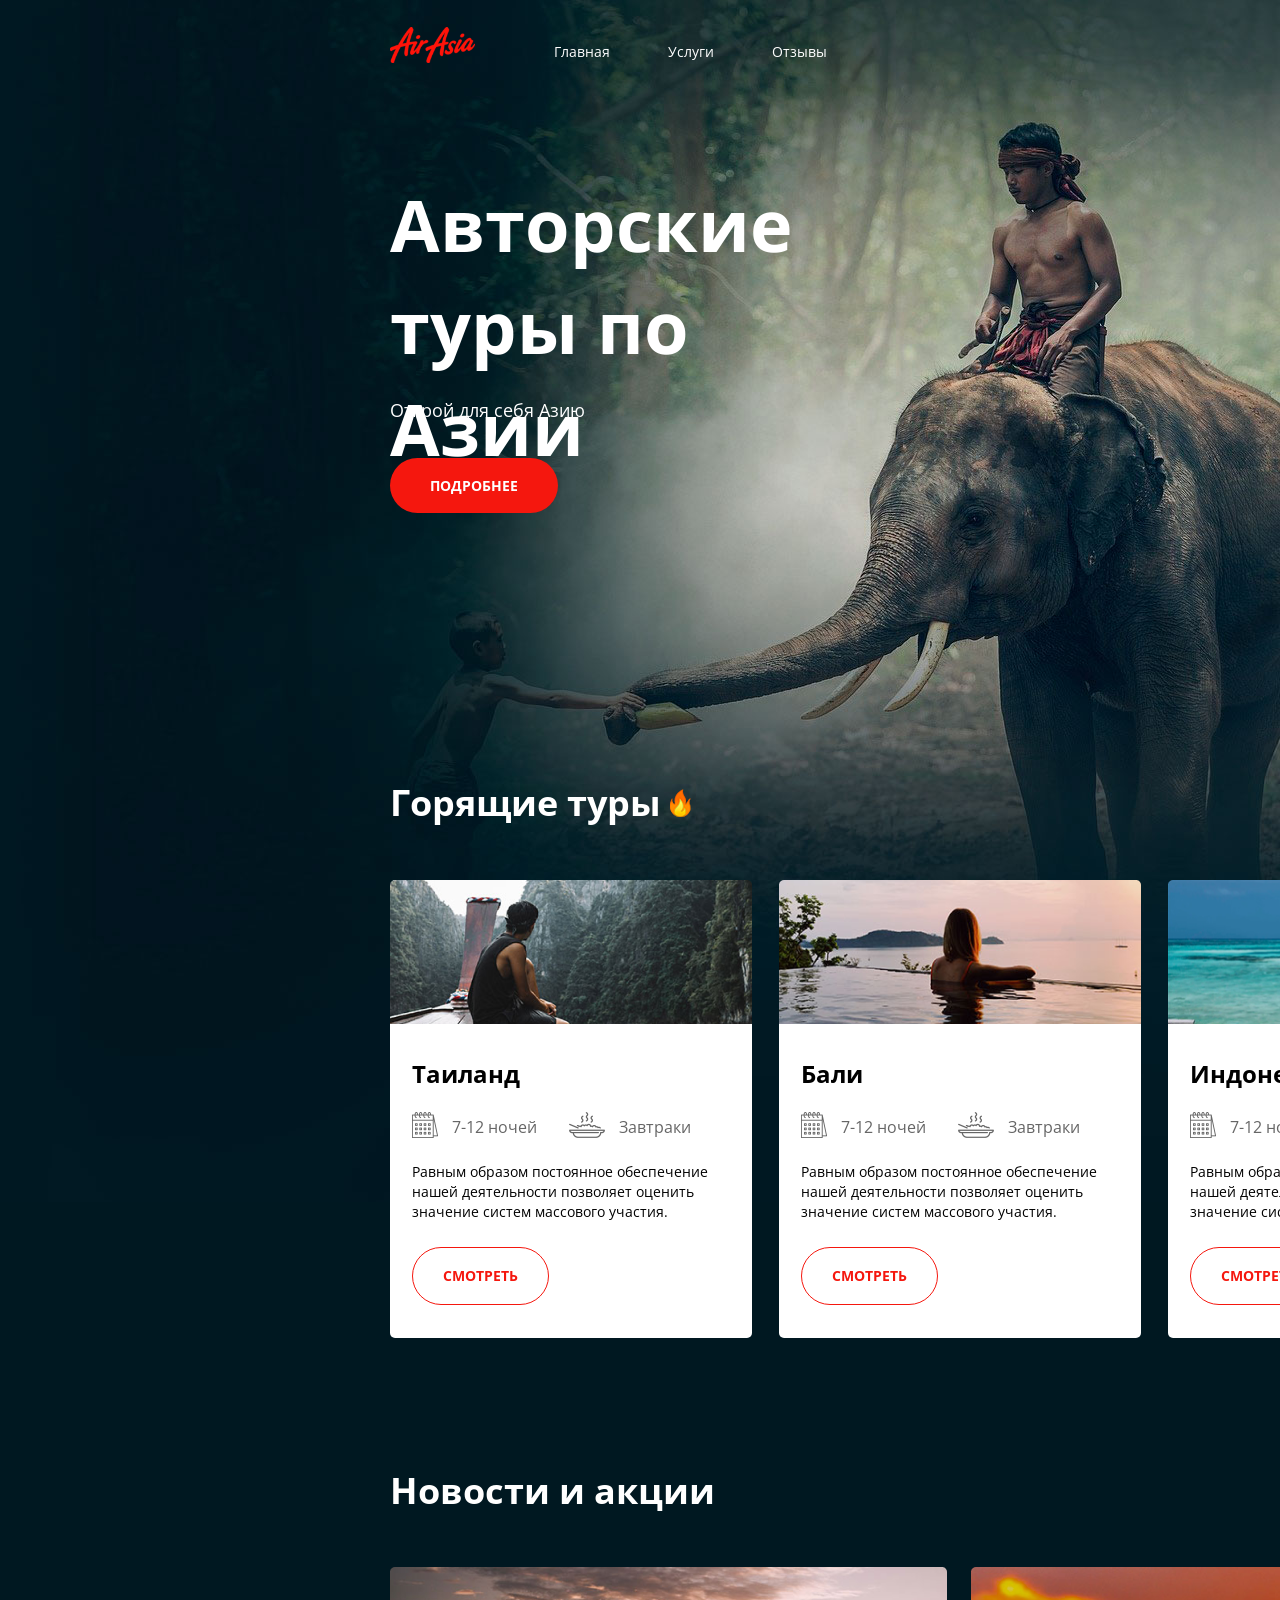
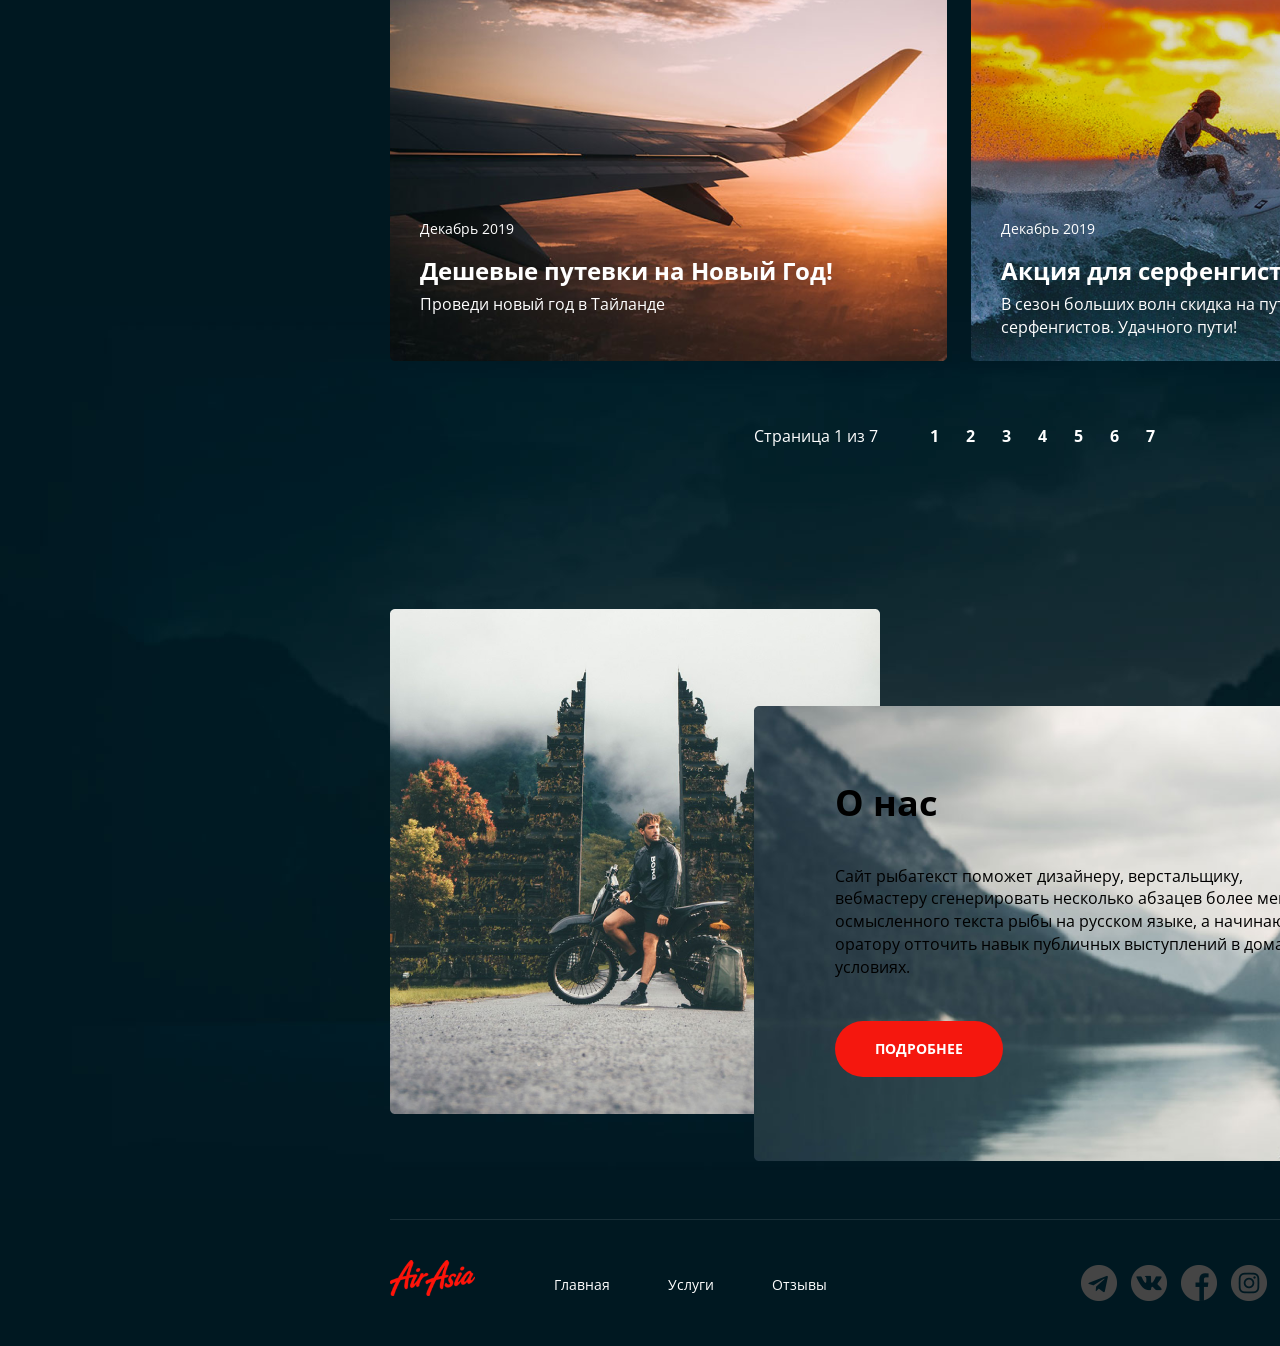
==== newproject/index.html @ 2b224abd "new new" ====
<!DOCTYPE html>
<html lang="en">

<head>
    <meta charset="UTF-8">
    <meta http-equiv="X-UA-Compatible" content="IE=edge">
    <meta name="viewport" content="width=1161, initial-scale=1.0">
    <link rel="preconnect" href="https://fonts.gstatic.com">
    <link href="https://fonts.googleapis.com/css2?family=Open+Sans:wght@400;700&display=swap" rel="stylesheet">
    <link rel="stylesheet" href="./css/main.css">
    <title>Document</title>
</head>

<body>
    <div class="wrapper">
        <div class="wrapper__content">
            <header class="header">
                <img src="./img/headerbackground.png" alt="" class="header__background">
                <div class="container header__container">
                    <a href="#abo" class="logo">
                        <img src="./img/logo.svg" alt="logotype" class="logo__img">
                    </a>
                    <nav class="menu">
                        <ul class="menu__list">
                            <li class="menu__item"><a href="#" class="menu__link">Главная</a></li>
                            <li class="menu__item"><a href="#" class="menu__link">Услуги</a></li>
                            <li class="menu__item"><a href="#" class="menu__link">Отзывы</a></li>
                        </ul>
                    </nav>
                    <adress class="contacts">
                        <a href="tel:+78007003030" class="contacts__phone">8 800 700 30 30</a>
                        <div class="contacts__dropdown">График работы</div>
                    </adress>
                </div>
            </header>
            <main class="main-content">
                <section class="welcome">
                    <div class="container">
                        <h1 class="welcome__title">Авторские туры по Азии</h1>
                        <div class="welcome__subtitle">Открой для себя Азию</div>
                        <a href="" class="button">Подробнее</a>
                    </div>
                </section>
                <section class="offers">
                    <div class="container">
                        <h3 class="title title--icon">Горящие туры</h3>
                        <ul class="offers__list">
                            <li class="offers__item">
                                <img src="./img/river.png" alt="Thailand" class="offers__item-img">
                                <div class="offers__item-content">
                                    <h4 class="offers__item-title">Таиланд</h4>
                                    <div class="offers__item-periods">
                                        <div class="offers__item-period">
                                            <img src="./img/calendar.svg" alt="calendar"
                                                class="offers__item-period-icon">
                                            <div class="offers__item-period-text">7-12 ночей</div>
                                        </div>
                                        <div class="offers__item-period">
                                            <img src="./img/meal.svg" alt="food" class="offers__item-period-icon">
                                            <div class="offers__item-period-text">Завтраки</div>
                                        </div>
                                    </div>
                                    <p class="offers__item-description">Равным образом постоянное обеспечение нашей
                                        деятельности позволяет оценить значение систем массового участия.
                                    </p>
                                    <a href="#" class="button button--color">Смотреть</a>
                                </div>
                            </li>
                            <li class="offers__item">
                                <img src="./img/pool.png" alt="Bali" class="offers__item-img">
                                <div class="offers__item-content">
                                    <h4 class="offers__item-title">Бали</h4>
                                    <div class="offers__item-periods">
                                        <div class="offers__item-period">
                                            <img src="./img/calendar.svg" alt="calendar"
                                                class="offers__item-period-icon">
                                            <div class="offers__item-period-text">7-12 ночей</div>
                                        </div>
                                        <div class="offers__item-period">
                                            <img src="./img/meal.svg" alt="food" class="offers__item-period-icon">
                                            <div class="offers__item-period-text">Завтраки</div>
                                        </div>
                                    </div>
                                    <p class="offers__item-description">Равным образом постоянное обеспечение нашей
                                        деятельности позволяет оценить значение систем массового участия.
                                    </p>
                                    <a href="#" class="button button--color">Смотреть</a>
                                </div>
                            </li>
                            <li class="offers__item">
                                <img src="./img/ocean.png" alt="Indonesia" class="offers__item-img">
                                <div class="offers__item-content">
                                    <h4 class="offers__item-title">Индонезия</h4>
                                    <div class="offers__item-periods">
                                        <div class="offers__item-period">
                                            <img src="./img/calendar.svg" alt="calendar"
                                                class="offers__item-period-icon">
                                            <div class="offers__item-period-text">7-12 ночей</div>
                                        </div>
                                        <div class="offers__item-period">
                                            <img src="./img/meal.svg" alt="food" class="offers__item-period-icon">
                                            <div class="offers__item-period-text">Завтраки</div>
                                        </div>
                                    </div>
                                    <p class="offers__item-description">Равным образом постоянное обеспечение нашей
                                        деятельности позволяет оценить значение систем массового участия.
                                    </p>
                                    <a href="#" class="button button--color">Смотреть</a>
                                </div>
                            </li>
                        </ul>
                    </div>
                </section>
                <section class="news">
                    <div class="container">
                        <h3 class="title">Новости и акции</h3>
                        <ul class="news__list">
                            <li class="news__item">
                                <img src="./img/plain.png" alt="Plain" class="news__item-img">
                                <div class="news__content">
                                    <div class="news__date">Декабрь 2019</div>
                                    <h3 class="news__title">Дешевые путевки на Новый Год!</h3>
                                    <div class="news__subtitle">Проведи новый год в Тайланде</div>
                                </div>
                            </li>
                            <li class="news__item">
                                <img src="./img/Surfer.png" alt="Surfer" class="news__item-img">
                                <div class="news__content">
                                    <div class="news__date">Декабрь 2019</div>
                                    <h3 class="news__title">Акция для серфенгистов!</h3>
                                    <p class="news__subtitle">В сезон больших волн скидка на путевку в Тайланд на
                                        острове серфенгистов. Удачного пути!
                                    </p>
                                </div>
                            </li>
                        </ul>
                        <div class="pagination">
                            <div class="pagination__page">
                                Страница <span class="pagination__page-index"> 1</span> из<span
                                    class="pagination__page-end"> 7</span>
                            </div>
                            <ul class="pagination__list">
                                <li class="pagination__item"><span class="pagination__button">1</span></li>
                                <li class="pagination__item"><span class="pagination__button">2</span></li>
                                <li class="pagination__item"><span class="pagination__button">3</span></li>
                                <li class="pagination__item"><span class="pagination__button">4</span></li>
                                <li class="pagination__item"><span class="pagination__button">5</span></li>
                                <li class="pagination__item"><span class="pagination__button">6</span></li>
                                <li class="pagination__item"><span class="pagination__button">7</span></li>
                            </ul>
                        </div>
                    </div>
                </section>
                <div class="about">
                    <img src="./img/aboutbackgrount.png" alt="" class="about__background">
                    <div class="container">
                        <img src="./img/gates.png" alt="aboutimg" class="about__img">
                        <div class="about__content">
                            <h3 class="title title--color">О нас</h3>
                            <p class="about__subtitle">Сайт рыбатекст поможет дизайнеру, верстальщику, вебмастеру
                                сгенерировать несколько абзацев более менее осмысленного текста рыбы на русском языке, а
                                начинающему оратору отточить навык публичных выступлений в домашних условиях.
                            </p>
                            <a href="#" class="button">Подробнее</a>
                        </div>
                    </div>
                </div>
            </main>
        </div>
        <footer class="footer">
            <div class="container footer__container">
                <a href="#" class="logo">
                    <img src="./img/logo.svg" alt="logotype" class="logo__img">
                </a>
                <nav class="menu">
                    <ul class="menu__list">
                        <li class="menu__item"><a href="#" class="menu__link">Главная</a></li>
                        <li class="menu__item"><a href="#" class="menu__link">Услуги</a></li>
                        <li class="menu__item"><a href="#" class="menu__link">Отзывы</a></li>
                    </ul>
                </nav>
                <div class="footer__social">
                    <ul class="social__list">
                        <li class="social__item">
                            <a href="#" class="social__item-link"><img src="./img/telegram.svg" alt="telegram"
                                    class="social__item-icon"></a>
                        </li>
                        <li class="social__item">
                            <a href="#" class="social__item-link"><img src="./img/vk.svg" alt="vk"
                                    class="social__item-icon"></a>
                        </li>
                        <li class="social__item">
                            <a href="#" class="social__item-link"><img src="./img/f.svg" alt="facebook"
                                    class="social__item-icon"></a>
                        </li>
                        <li class="social__item">
                            <a href="#" class="social__item-link"><img src="./img/in.svg" alt="instagram"
                                    class="social__item-icon"></a>
                        </li>
                    </ul>
                </div>
                <adress class="contacts">
                    <div class="contacts__info">Бесплатный звонок по России</div>
                    <a href="tel:+78007003030" class="contacts__phone">8 800 700 30 30</a>
                </adress>
        </footer>
    </div>
</body>

</html>
---- newproject/css/main.css ----
body {
    font-family: "Open Sans", Helvetica, sans-serif;
    font-size: 16px;
    line-height: 1.42;
    color: #fff;
    background: #001821;
    margin: 0 auto;
    width: 1920px;
}

a {
    color: inherit;
    text-decoration: none;
}

nav {
    font-size: 14px;
}

* {
    box-sizing: border-box;
}

/* Хедер */

.header {
    position: relative;
}

.header__background {
    position: absolute;
    z-index: -5;
}

.container {
    width: 1141px;
    margin: auto;
}

.header__container {
    padding-top: 27px;
    min-height: 123px;
}

.logo {
    display: inline-block;
    float: left;
    margin-right: 79px;
}

.menu {
    display: inline-block;
    margin-top: 15px;
}

.menu__list {
    padding-left: 0px;
    margin: 0px;
}

.menu__item {
    display: inline-block;
    margin-right: 54px;
}

.menu__item:last-child {
    margin-right: 0px;
}

.menu__item:hover {
    color: #DA0100;
}

.contacts {
    display: inline-block;
    float: right;
}

.contacts__phone {
    font-size: 26px;
}

.contacts__dropdown {
    text-decoration: underline;
    font-size: 13px;
    margin-left: 92px;
    margin-right: 2px;
    margin-top: -7px;
}

/* Секция welcome */

.welcome {
    padding-top: 50px;
}

.welcome__title {
    margin: 0px;
    font-weight: bold;
    font-size: 72px;
    width: 511px;
    height: 197px;
}

.welcome__subtitle {
    margin-top: 28px;
    font-size: 18px;
    margin-bottom: 34px;
}

.button {
    display: inline-block;
    font-weight: bold;
    font-size: 14px;
    color: inherit;
    background: #F5170E;
    border-radius: 35px;
    padding: 18px 40px;
    text-transform: uppercase;
}

/* Секция offers */

.offers {
    margin-top: 264px;
}

.title {
    font-weight: bold;
    font-size: 36px;
    margin: 0px;
}

.title--icon {
    background-image: url(../img/flame.svg);
    background-repeat: no-repeat;
    background-position: 280px;
}

.offers__list {
    padding: 0px;
    margin: 0px;
}

.offers__item {
    display: inline-block;
    max-width: 362px;
    margin-right: 23px;
    margin-top: 51px;
}

.offers__item:nth-child(3n) {
    margin-right: 0px;
}

.offers__item-content {
    background-color: #fff;
    color: black;
    margin-top: -5px;
    padding: 33px 22px;
    border-radius: 0px 0px 5px 5px;
}

.offers__item-title {
    margin: 0px;
    font-size: 24px;
    font-weight: bold;
}

.offers__item-periods {
    padding-top: 21px;
}

.offers__item-period {
    display: inline-block;
    margin-right: 28px;
}

.offers__item-period-icon {
    display: inline-block;
    vertical-align: bottom;
}

.offers__item-period-text {
    display: inline-block;
    color: #666666;
    padding-left: 10px;
}

.offers__item-description {
    font-size: 14px;
    margin: 0px;
    padding-top: 24px;
}

.button--color {
    background: #fff;
    border: 1px solid #F5170E;
    color: #F5170E;
    padding: 18px 30px;
    margin-top: 25px;
}

.button--color:hover {
    background: #F5170E;
    color: #fff;
}

/* Секция news */

.news {
    margin-top: 127px;
}

.news__list {
    display: inline-block;
    padding-left: 0px;
    margin: 0px;
}

.news__item {
    display: inline-block;
    width: 557px;
    vertical-align: top;
    position: relative;
    margin-top: 51px;
    margin-right: 20px;
}

.news__item:last-child {
    margin-right: 0px;
}

.news__item-img {
    display: inline-block;
}

.news__content {
    position: absolute;
    top: 252px;
    left: 30px;
}

.news__date {
    font-size: 14px;
    margin-bottom: 15px;
}

.news__title {
    margin-bottom: 5px;
    margin-top: 0px;
    font-size: 24px;
    font-weight: bold;
}

.news__subtitle {
    margin: 0px;
}

.pagination {
    text-align: center;
    margin-top: 58px;
}

.pagination__page {
    display: inline-block;
}

.pagination__list {
    display: inline-block;
    margin: 0px;
    padding-left: 0px;
    margin-left: 36px;
}

.pagination__item {
    display: inline-block;
    font-weight: bold;
    width: 32px;
    height: 32px;
    cursor: pointer;
}

.pagination__button:hover {
    color: #F5170E;
    background-color: #fff;
    padding: 5px 11px;
    border-radius: 50px;
}

/* Секция about */

.about {
    position: relative;
    margin-top: 152px;
}

.about__background {
    position: absolute;
    z-index: -5;
    bottom: -80px;
}

.about__content {
    background: url(../img/mountains.png);
    max-width: 785px;
    height: 455px;
    position: absolute;
    top: 97px;
    right: 381px;
    padding-left: 81px;
    padding-top: 71px;
    padding-right: 202px;
}

.title--color {
    color: black;
}

.about__subtitle {
    color: black;
    margin-top: 37px;
    margin-bottom: 43px;
}

/* footer */

.footer {
    margin-top: 100px;
}

.footer__container {
    padding-top: 40px;
    min-height: 127px;
    border-top: solid 1px rgba(255, 255, 255, .1);
}

.footer__social {
    display: inline-block;
    margin-left: 250px;
}

.social__list {
    padding: 0px;
    margin: 0px;
}

.social__item {
    display: inline-block;
    vertical-align: middle;
    margin-right: 10px;
}

.social__item:last-child {
    margin-right: 0px;
}

.contacts__info {
    font-size: 11px;
    margin-left: 28px;
    color: #9A9A9A;
}
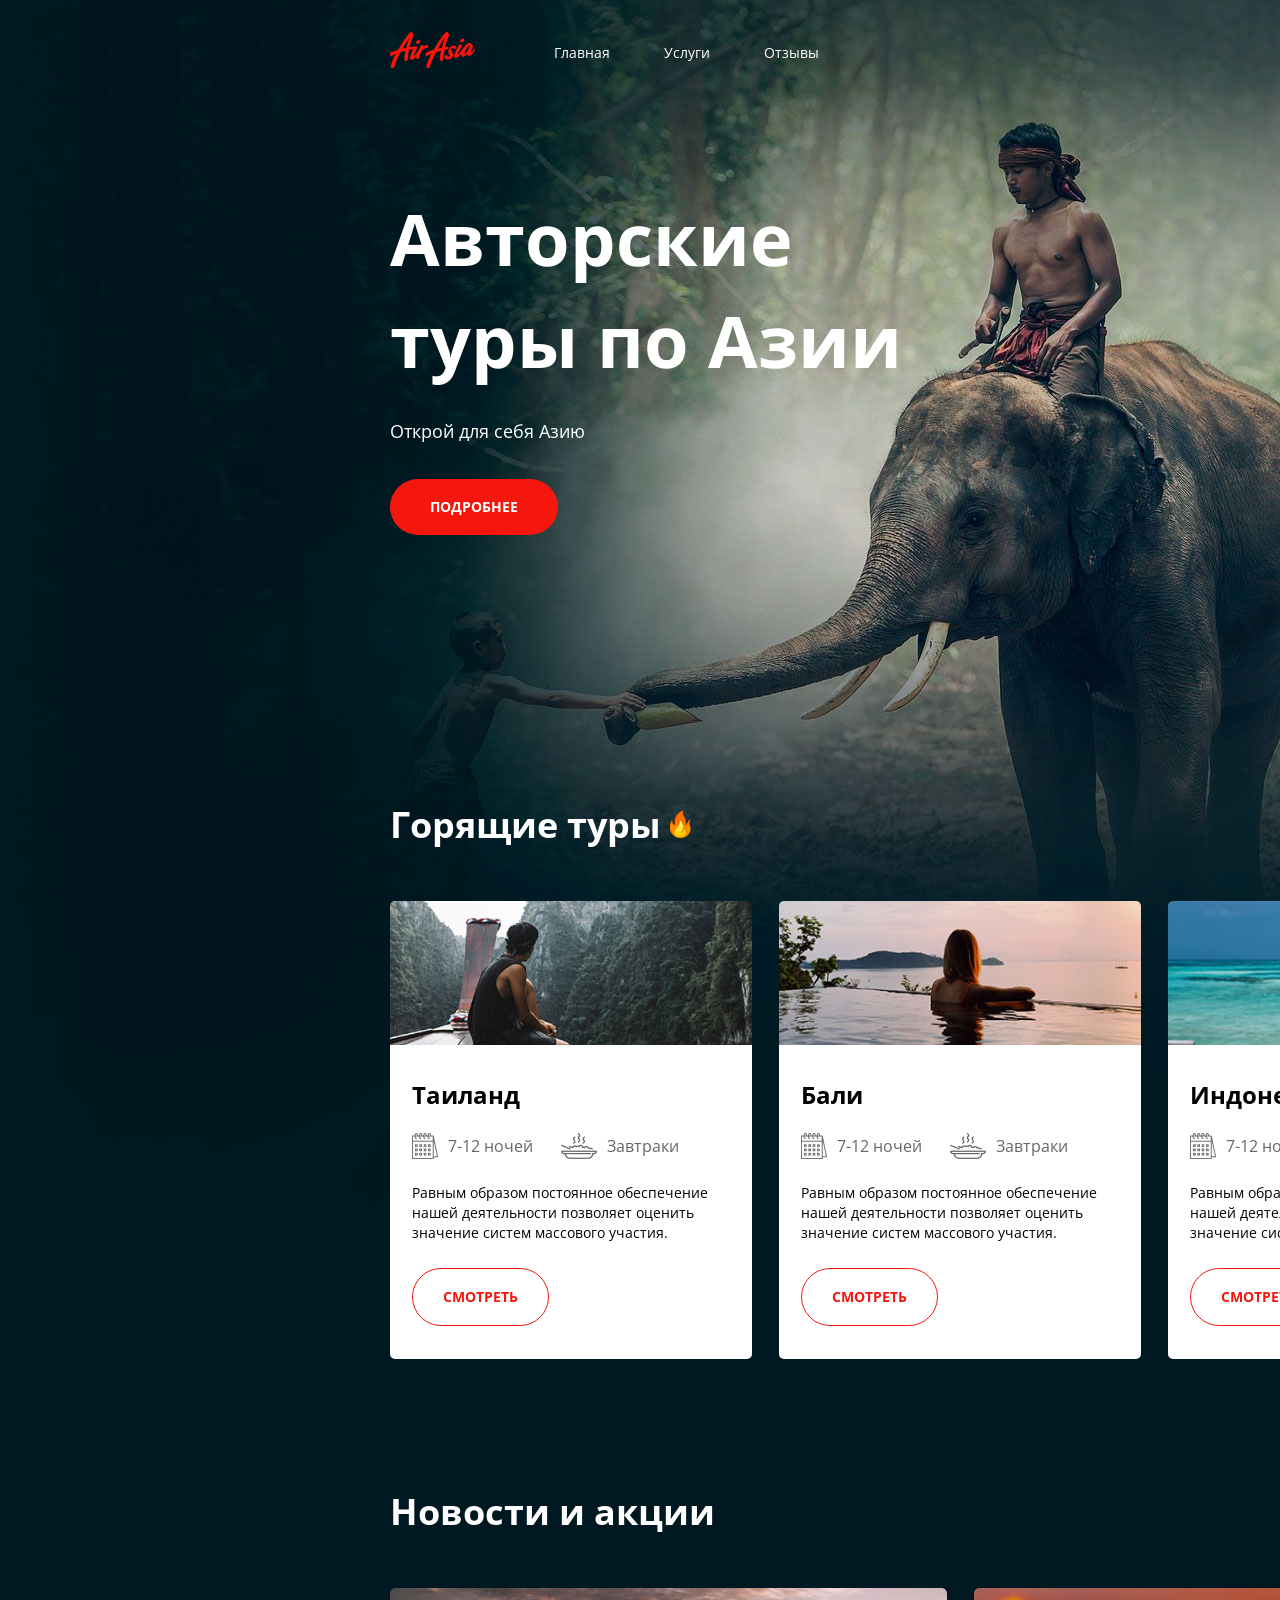
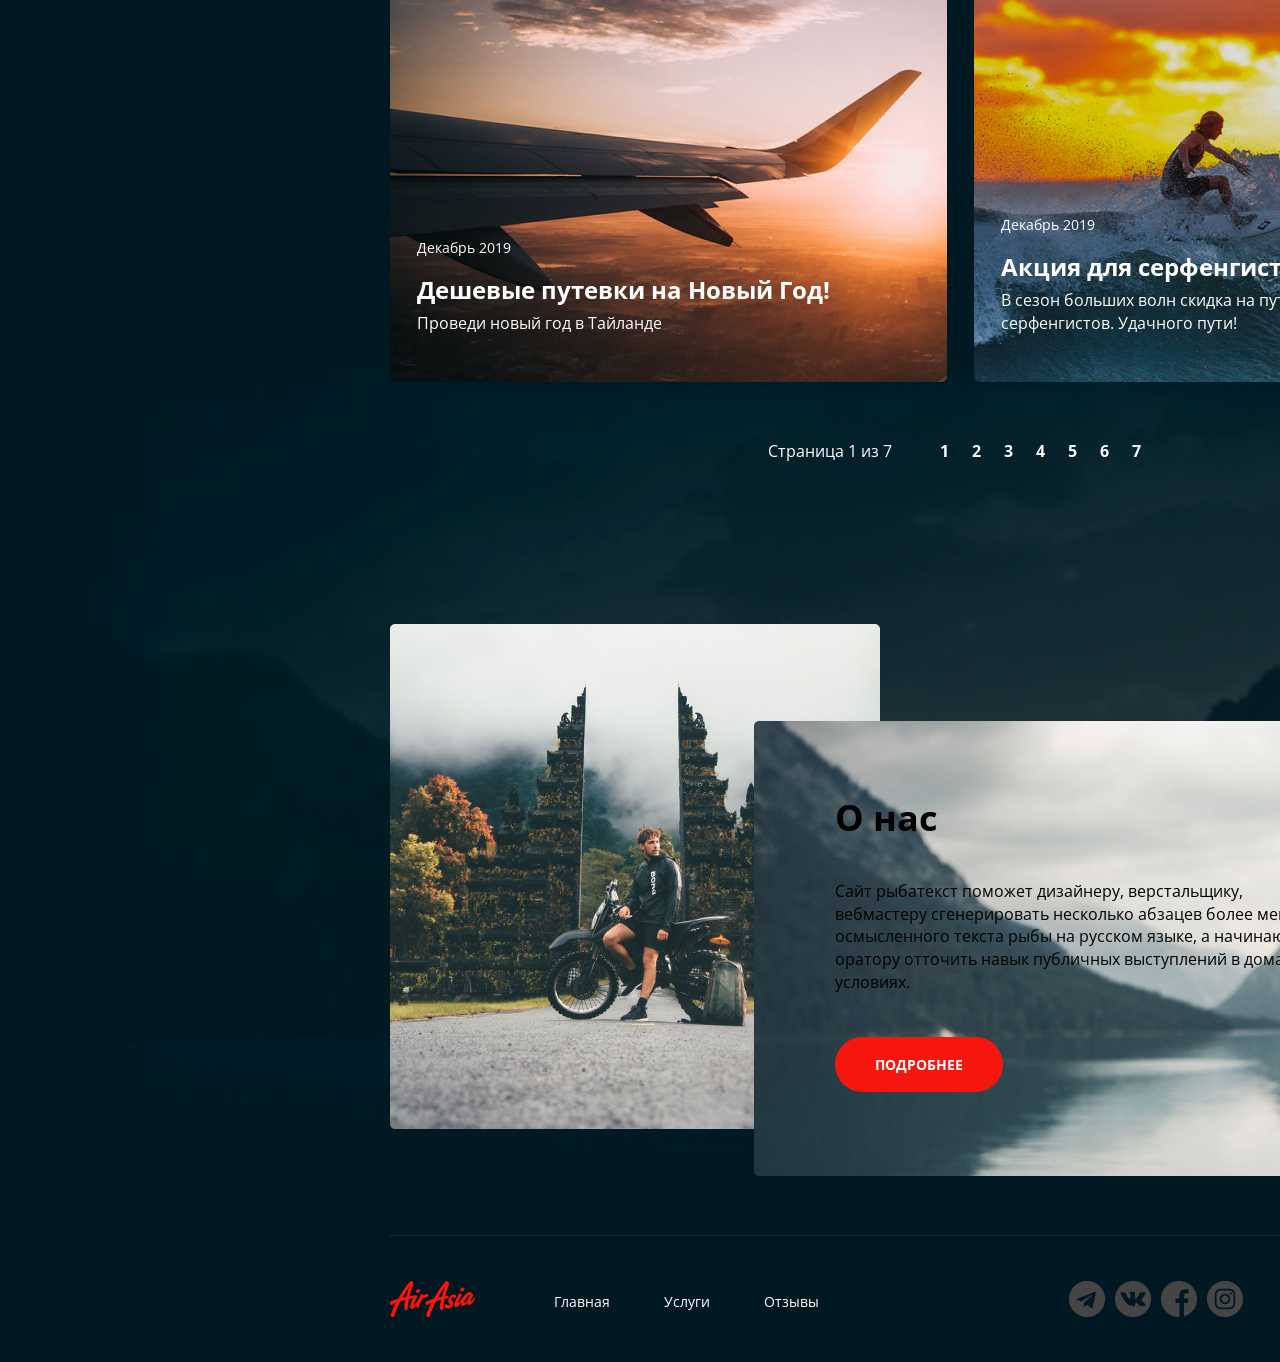
==== commit 7e0220cb: "Add files via upload" ====
--- a/newproject/index.html
+++ b/newproject/index.html
@@ -4,11 +4,11 @@
 <head>
     <meta charset="UTF-8">
     <meta http-equiv="X-UA-Compatible" content="IE=edge">
-    <meta name="viewport" content="width=1161, initial-scale=1.0">
+    <meta name="viewport" content="width=device-width, initial-scale=1.0">
     <link rel="preconnect" href="https://fonts.gstatic.com">
     <link href="https://fonts.googleapis.com/css2?family=Open+Sans:wght@400;700&display=swap" rel="stylesheet">
     <link rel="stylesheet" href="./css/main.css">
-    <title>Document</title>
+    <title>Main</title>
 </head>
 
 <body>
@@ -17,20 +17,22 @@
             <header class="header">
                 <img src="./img/headerbackground.png" alt="" class="header__background">
                 <div class="container header__container">
-                    <a href="#abo" class="logo">
-                        <img src="./img/logo.svg" alt="logotype" class="logo__img">
-                    </a>
-                    <nav class="menu">
-                        <ul class="menu__list">
-                            <li class="menu__item"><a href="#" class="menu__link">Главная</a></li>
-                            <li class="menu__item"><a href="#" class="menu__link">Услуги</a></li>
-                            <li class="menu__item"><a href="#" class="menu__link">Отзывы</a></li>
-                        </ul>
-                    </nav>
-                    <adress class="contacts">
-                        <a href="tel:+78007003030" class="contacts__phone">8 800 700 30 30</a>
-                        <div class="contacts__dropdown">График работы</div>
-                    </adress>
+                    <div class="header__position">
+                        <a href="#abo" class="logo">
+                            <img src="./img/logo.svg" alt="logotype" class="logo__img">
+                        </a>
+                        <nav class="menu">
+                            <ul class="menu__list">
+                                <li class="menu__item"><a href="#" class="menu__link">Главная</a></li>
+                                <li class="menu__item"><a href="./services.html" class="menu__link">Услуги</a></li>
+                                <li class="menu__item"><a href="#" class="menu__link">Отзывы</a></li>
+                            </ul>
+                        </nav>
+                        <adress class="contacts">
+                            <a href="tel:+78007003030" class="contacts__phone">8 800 700 30 30</a>
+                            <div class="contacts__dropdown">График работы</div>
+                        </adress>
+                    </div>
                 </div>
             </header>
             <main class="main-content">
@@ -63,7 +65,9 @@
                                     <p class="offers__item-description">Равным образом постоянное обеспечение нашей
                                         деятельности позволяет оценить значение систем массового участия.
                                     </p>
-                                    <a href="#" class="button button--color">Смотреть</a>
+                                    <div class="offers__button-wrapper">
+                                        <a href="#" class="button button--color">Смотреть</a>
+                                    </div>
                                 </div>
                             </li>
                             <li class="offers__item">
@@ -84,7 +88,9 @@
                                     <p class="offers__item-description">Равным образом постоянное обеспечение нашей
                                         деятельности позволяет оценить значение систем массового участия.
                                     </p>
-                                    <a href="#" class="button button--color">Смотреть</a>
+                                    <div class="offers__button-wrapper">
+                                        <a href="#" class="button button--color">Смотреть</a>
+                                    </div>
                                 </div>
                             </li>
                             <li class="offers__item">
@@ -105,7 +111,9 @@
                                     <p class="offers__item-description">Равным образом постоянное обеспечение нашей
                                         деятельности позволяет оценить значение систем массового участия.
                                     </p>
-                                    <a href="#" class="button button--color">Смотреть</a>
+                                    <div class="offers__button-wrapper">
+                                        <a href="#" class="button button--color">Смотреть</a>
+                                    </div>
                                 </div>
                             </li>
                         </ul>
@@ -137,7 +145,8 @@
                         <div class="pagination">
                             <div class="pagination__page">
                                 Страница <span class="pagination__page-index"> 1</span> из<span
-                                    class="pagination__page-end"> 7</span>
+                                    class="pagination__page-end">
+                                    7</span>
                             </div>
                             <ul class="pagination__list">
                                 <li class="pagination__item"><span class="pagination__button">1</span></li>
@@ -169,40 +178,42 @@
         </div>
         <footer class="footer">
             <div class="container footer__container">
-                <a href="#" class="logo">
-                    <img src="./img/logo.svg" alt="logotype" class="logo__img">
-                </a>
-                <nav class="menu">
-                    <ul class="menu__list">
-                        <li class="menu__item"><a href="#" class="menu__link">Главная</a></li>
-                        <li class="menu__item"><a href="#" class="menu__link">Услуги</a></li>
-                        <li class="menu__item"><a href="#" class="menu__link">Отзывы</a></li>
-                    </ul>
-                </nav>
-                <div class="footer__social">
-                    <ul class="social__list">
-                        <li class="social__item">
-                            <a href="#" class="social__item-link"><img src="./img/telegram.svg" alt="telegram"
-                                    class="social__item-icon"></a>
-                        </li>
-                        <li class="social__item">
-                            <a href="#" class="social__item-link"><img src="./img/vk.svg" alt="vk"
-                                    class="social__item-icon"></a>
-                        </li>
-                        <li class="social__item">
-                            <a href="#" class="social__item-link"><img src="./img/f.svg" alt="facebook"
-                                    class="social__item-icon"></a>
-                        </li>
-                        <li class="social__item">
-                            <a href="#" class="social__item-link"><img src="./img/in.svg" alt="instagram"
-                                    class="social__item-icon"></a>
-                        </li>
-                    </ul>
+                <div class="footer__position">
+                    <a href="#" class="logo">
+                        <img src="./img/logo.svg" alt="logotype" class="logo__img">
+                    </a>
+                    <nav class="menu">
+                        <ul class="menu__list">
+                            <li class="menu__item"><a href="#" class="menu__link">Главная</a></li>
+                            <li class="menu__item"><a href="./services.html" class="menu__link">Услуги</a></li>
+                            <li class="menu__item"><a href="#" class="menu__link">Отзывы</a></li>
+                        </ul>
+                    </nav>
+                    <div class="footer__social">
+                        <ul class="social__list">
+                            <li class="social__item">
+                                <a href="#" class="social__item-link"><img src="./img/telegram.svg" alt="telegram"
+                                        class="social__item-icon"></a>
+                            </li>
+                            <li class="social__item">
+                                <a href="#" class="social__item-link"><img src="./img/vk.svg" alt="vk"
+                                        class="social__item-icon"></a>
+                            </li>
+                            <li class="social__item">
+                                <a href="#" class="social__item-link"><img src="./img/f.svg" alt="facebook"
+                                        class="social__item-icon"></a>
+                            </li>
+                            <li class="social__item">
+                                <a href="#" class="social__item-link"><img src="./img/in.svg" alt="instagram"
+                                        class="social__item-icon"></a>
+                            </li>
+                        </ul>
+                    </div>
+                    <adress class="contacts">
+                        <div class="contacts__info">Бесплатный звонок по России</div>
+                        <a href="tel:+78007003030" class="contacts__phone">8 800 700 30 30</a>
+                    </adress>
                 </div>
-                <adress class="contacts">
-                    <div class="contacts__info">Бесплатный звонок по России</div>
-                    <a href="tel:+78007003030" class="contacts__phone">8 800 700 30 30</a>
-                </adress>
         </footer>
     </div>
 </body>
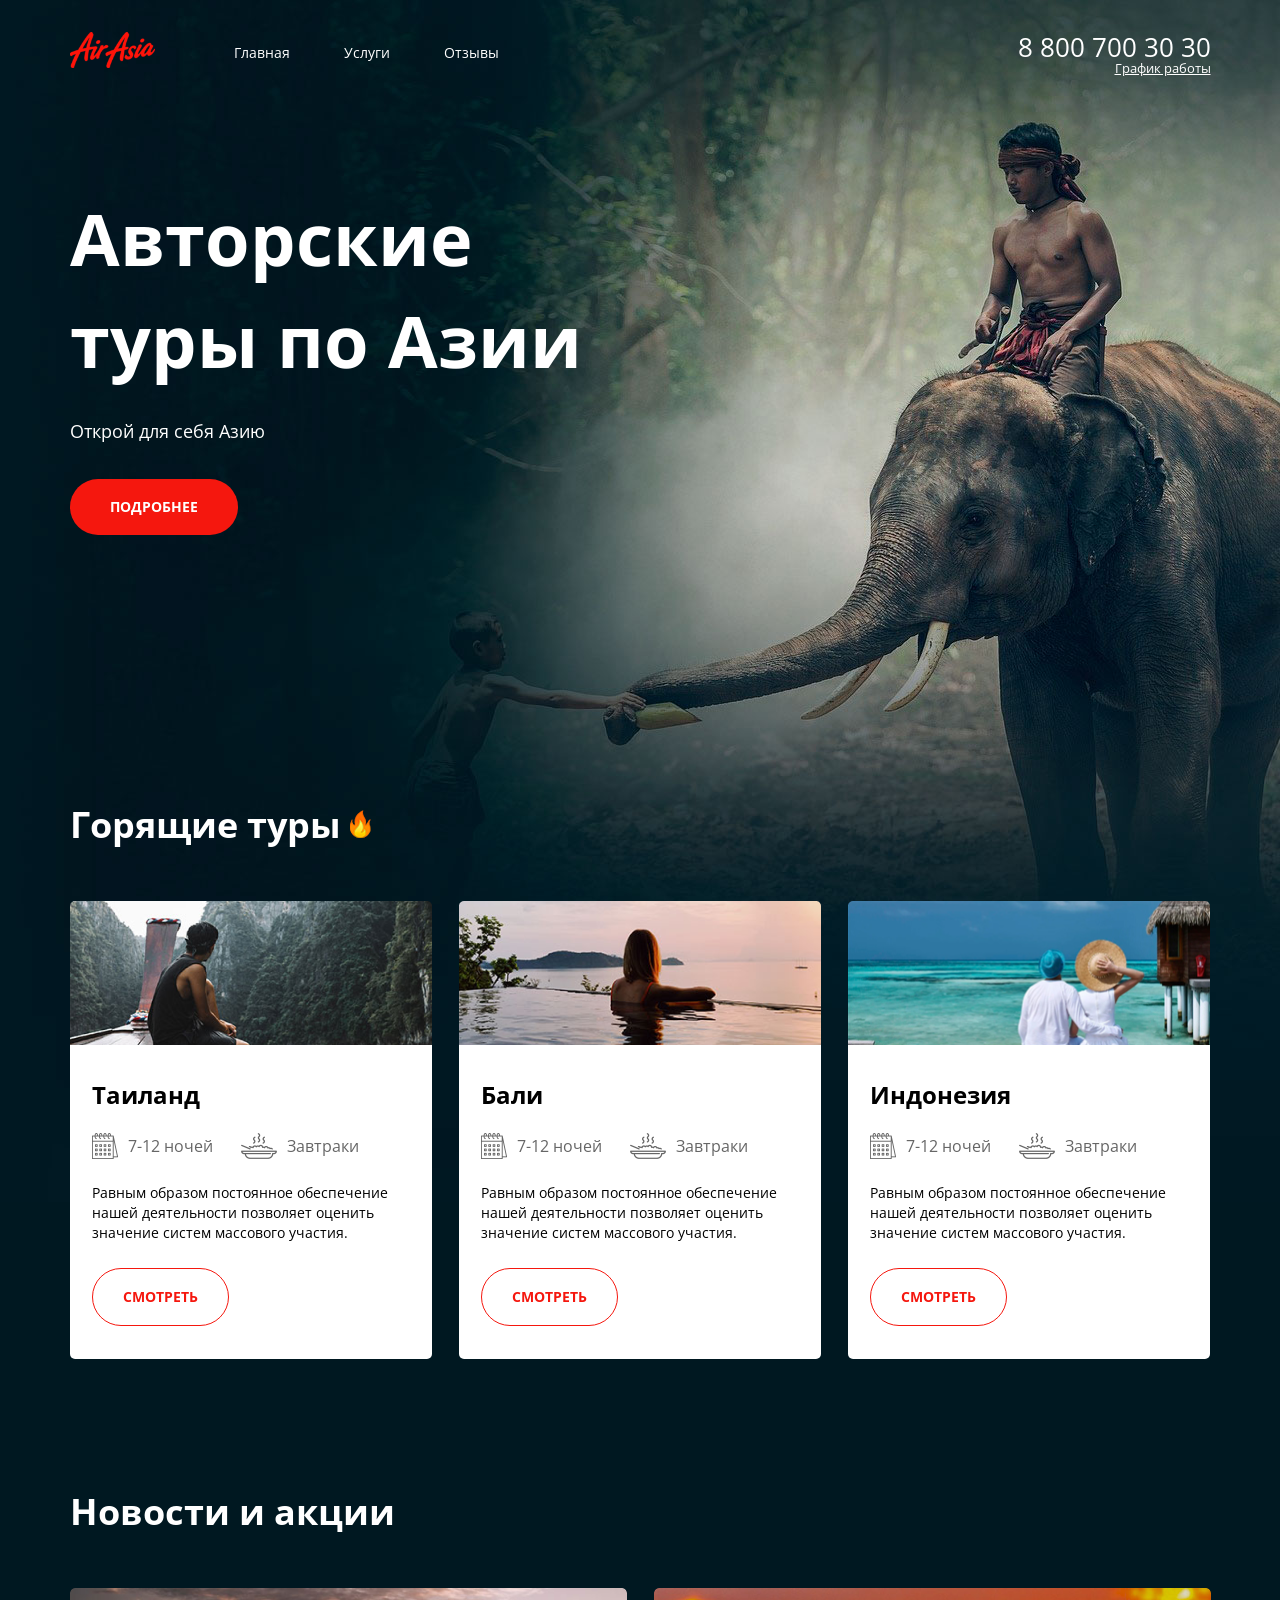
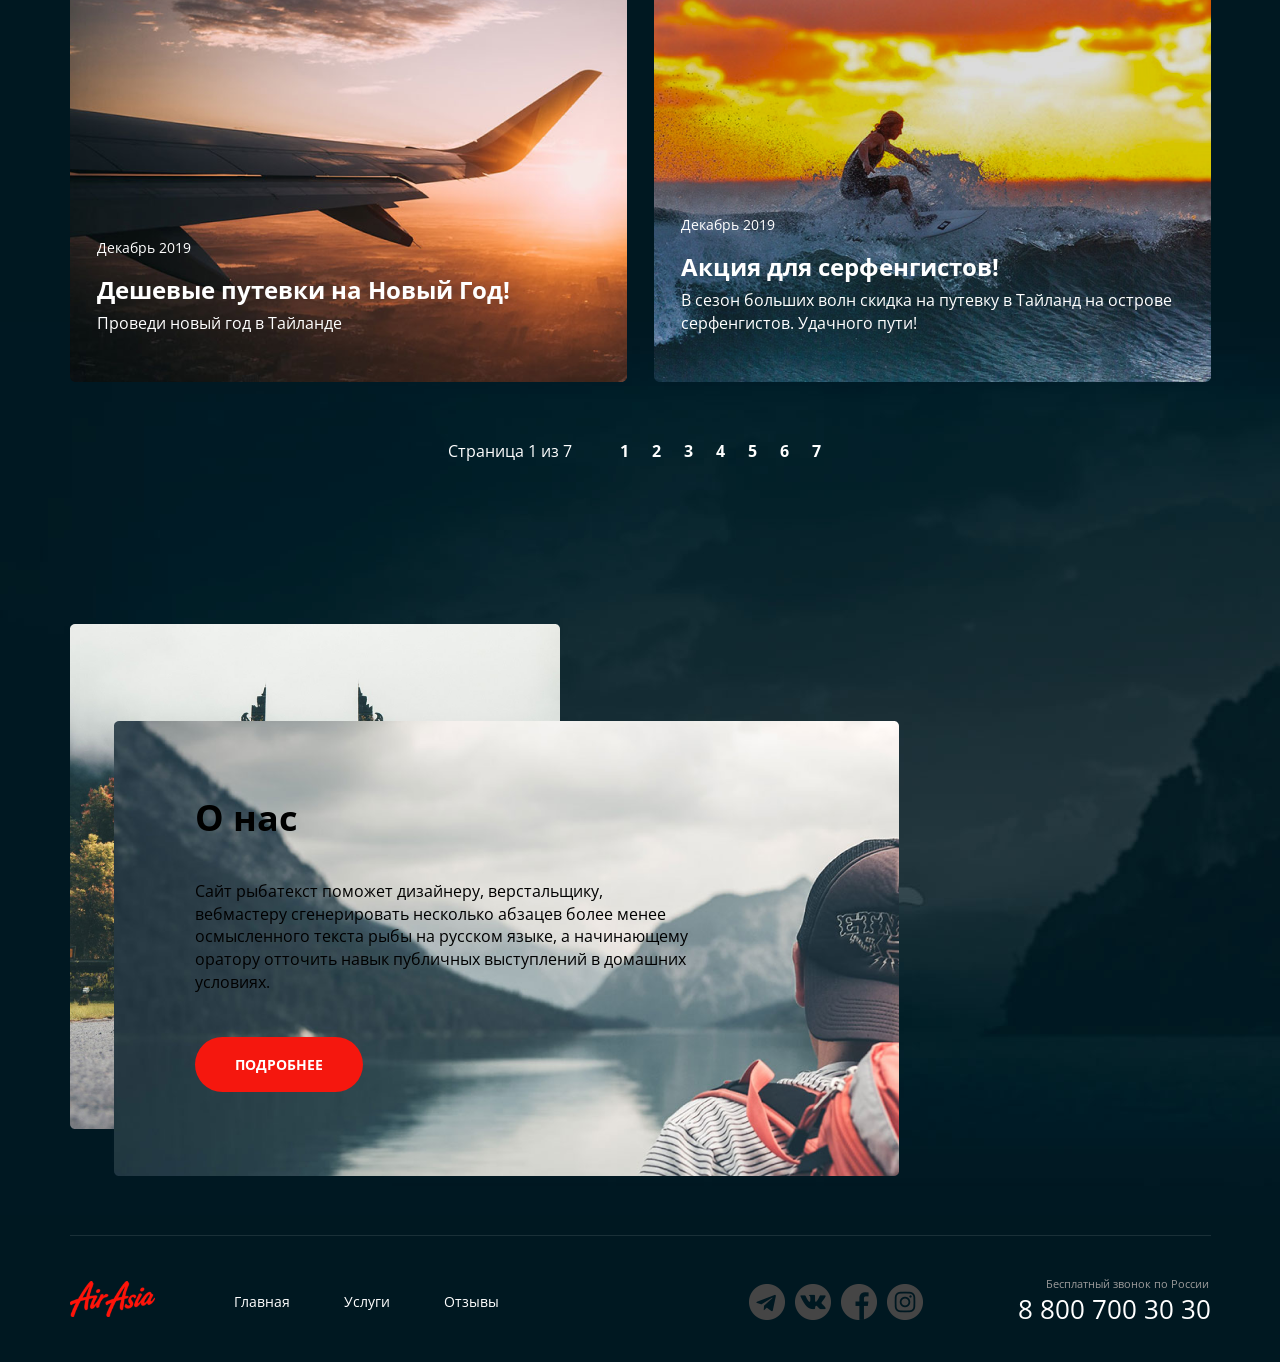
==== commit 62b16ac6: "gg" ====
--- a/newproject/index.html
+++ b/newproject/index.html
@@ -7,6 +7,7 @@
     <meta name="viewport" content="width=device-width, initial-scale=1.0">
     <link rel="preconnect" href="https://fonts.gstatic.com">
     <link href="https://fonts.googleapis.com/css2?family=Open+Sans:wght@400;700&display=swap" rel="stylesheet">
+    <link rel="stylesheet" href="./css/layout/normalize.css">
     <link rel="stylesheet" href="./css/main.css">
     <title>Main</title>
 </head>
@@ -18,19 +19,27 @@
                 <img src="./img/headerbackground.png" alt="" class="header__background">
                 <div class="container header__container">
                     <div class="header__position">
-                        <a href="#abo" class="logo">
+                        <a href="./index.html" class="logo">
                             <img src="./img/logo.svg" alt="logotype" class="logo__img">
                         </a>
                         <nav class="menu">
                             <ul class="menu__list">
-                                <li class="menu__item"><a href="#" class="menu__link">Главная</a></li>
+                                <li class="menu__item"><a href="./index.html" class="menu__link">Главная</a></li>
                                 <li class="menu__item"><a href="./services.html" class="menu__link">Услуги</a></li>
-                                <li class="menu__item"><a href="#" class="menu__link">Отзывы</a></li>
+                                <li class="menu__item"><a href="./reviews.html" class="menu__link">Отзывы</a></li>
                             </ul>
                         </nav>
                         <adress class="contacts">
                             <a href="tel:+78007003030" class="contacts__phone">8 800 700 30 30</a>
-                            <div class="contacts__dropdown">График работы</div>
+                            <div class="dropdown">
+                                <div class="contacts__dropdown">График работы</div>
+                                <div class="dropdown__menu">
+                                    <ul class="dropdown__list">
+                                        <li class="dropdown__item">пн-вс: 09:00 - 20:00</li>
+                                        <li class="dropdown__item dropdown__item--weight">Обед: 14:00-14:30</li>
+                                    </ul>
+                                </div>
+                            </div>
                         </adress>
                     </div>
                 </div>
@@ -184,28 +193,32 @@
                     </a>
                     <nav class="menu">
                         <ul class="menu__list">
-                            <li class="menu__item"><a href="#" class="menu__link">Главная</a></li>
+                            <li class="menu__item"><a href="./index.html" class="menu__link">Главная</a></li>
                             <li class="menu__item"><a href="./services.html" class="menu__link">Услуги</a></li>
-                            <li class="menu__item"><a href="#" class="menu__link">Отзывы</a></li>
+                            <li class="menu__item"><a href="./reviews.html" class="menu__link">Отзывы</a></li>
                         </ul>
                     </nav>
                     <div class="footer__social">
                         <ul class="social__list">
                             <li class="social__item">
-                                <a href="#" class="social__item-link"><img src="./img/telegram.svg" alt="telegram"
-                                        class="social__item-icon"></a>
-                            </li>
-                            <li class="social__item">
-                                <a href="#" class="social__item-link"><img src="./img/vk.svg" alt="vk"
-                                        class="social__item-icon"></a>
-                            </li>
-                            <li class="social__item">
-                                <a href="#" class="social__item-link"><img src="./img/f.svg" alt="facebook"
-                                        class="social__item-icon"></a>
-                            </li>
-                            <li class="social__item">
-                                <a href="#" class="social__item-link"><img src="./img/in.svg" alt="instagram"
-                                        class="social__item-icon"></a>
+                                <a href="#" class="social__item-link">
+                                    <div class="social__item--telegram"></div>
+                                </a>
+                            </li>
+                            <li class="social__item">
+                                <a href="#" class="social__item-link">
+                                    <div class="social__item--vk"></div>
+                                </a>
+                            </li>
+                            <li class="social__item">
+                                <a href="#" class="social__item-link">
+                                    <div class="social__item--facebook"></div>
+                                </a>
+                            </li>
+                            <li class="social__item">
+                                <a href="#" class="social__item-link">
+                                    <div class="social__item--instagram"></div>
+                                </a>
                             </li>
                         </ul>
                     </div>
--- a/newproject/css/main.css
+++ b/newproject/css/main.css
@@ -0,0 +1,33 @@
+@import url(./layout/base.css);
+
+/* Главная*/
+
+@import url(./blocks/header.css);
+@import url(./blocks/logo.css);
+@import url(./blocks/menu.css);
+@import url(./blocks/contacts.css);
+@import url(./blocks/welcome.css);
+@import url(./blocks/button.css);
+@import url(./blocks/title.css);
+@import url(./blocks/offers.css);
+@import url(./blocks/pagination.css);
+@import url(./blocks/news.css);
+@import url(./blocks/about.css);
+@import url(./blocks/footer.css);
+@import url(./blocks/social.css);
+
+/* Услуги */
+
+@import url(./blocks/breadcrumbs.css);
+@import url(./blocks/services.css);
+@import url(./blocks/partners.css);
+
+/* Приветсвенная страница */
+
+@import url(./blocks/hello.css);
+
+/* Отзывы */
+
+@import url(./blocks/reviews.css);
+@import url(./blocks/separator.css);
+@import url(./blocks/form-reviews.css);
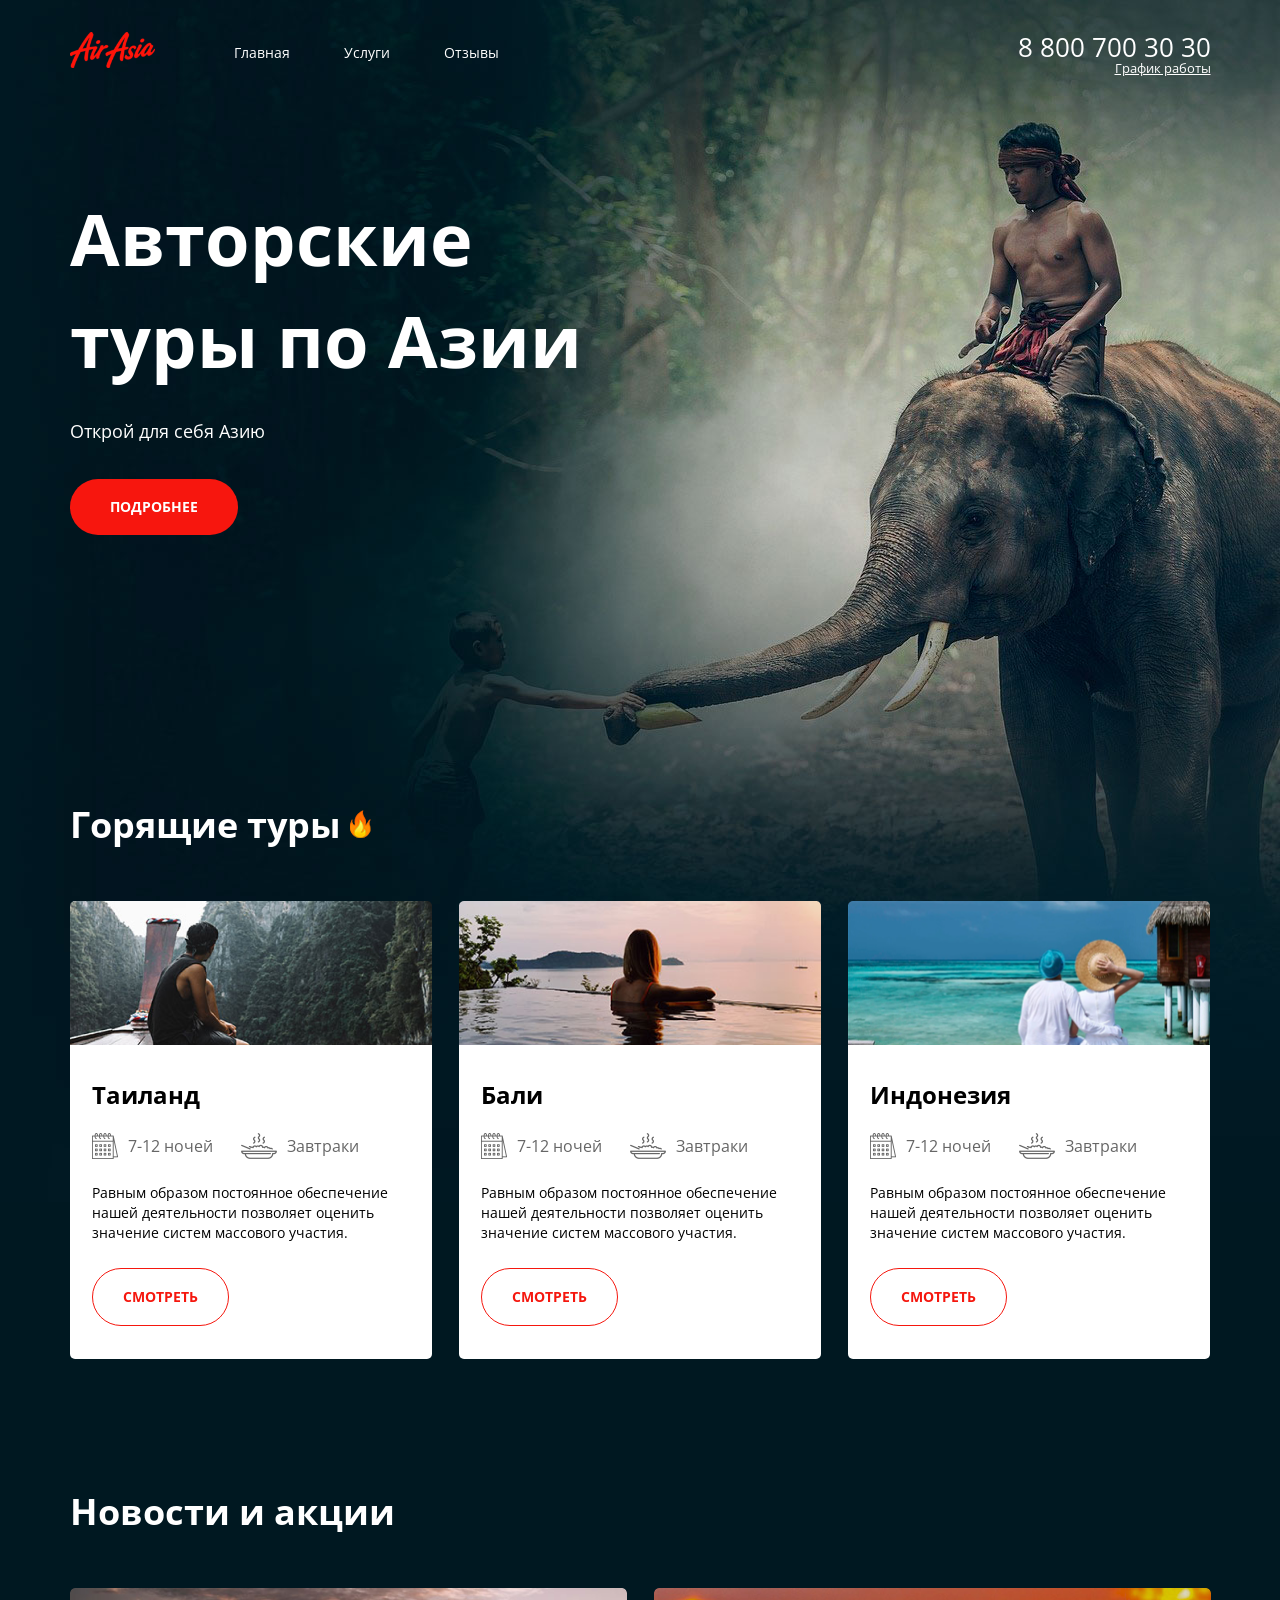
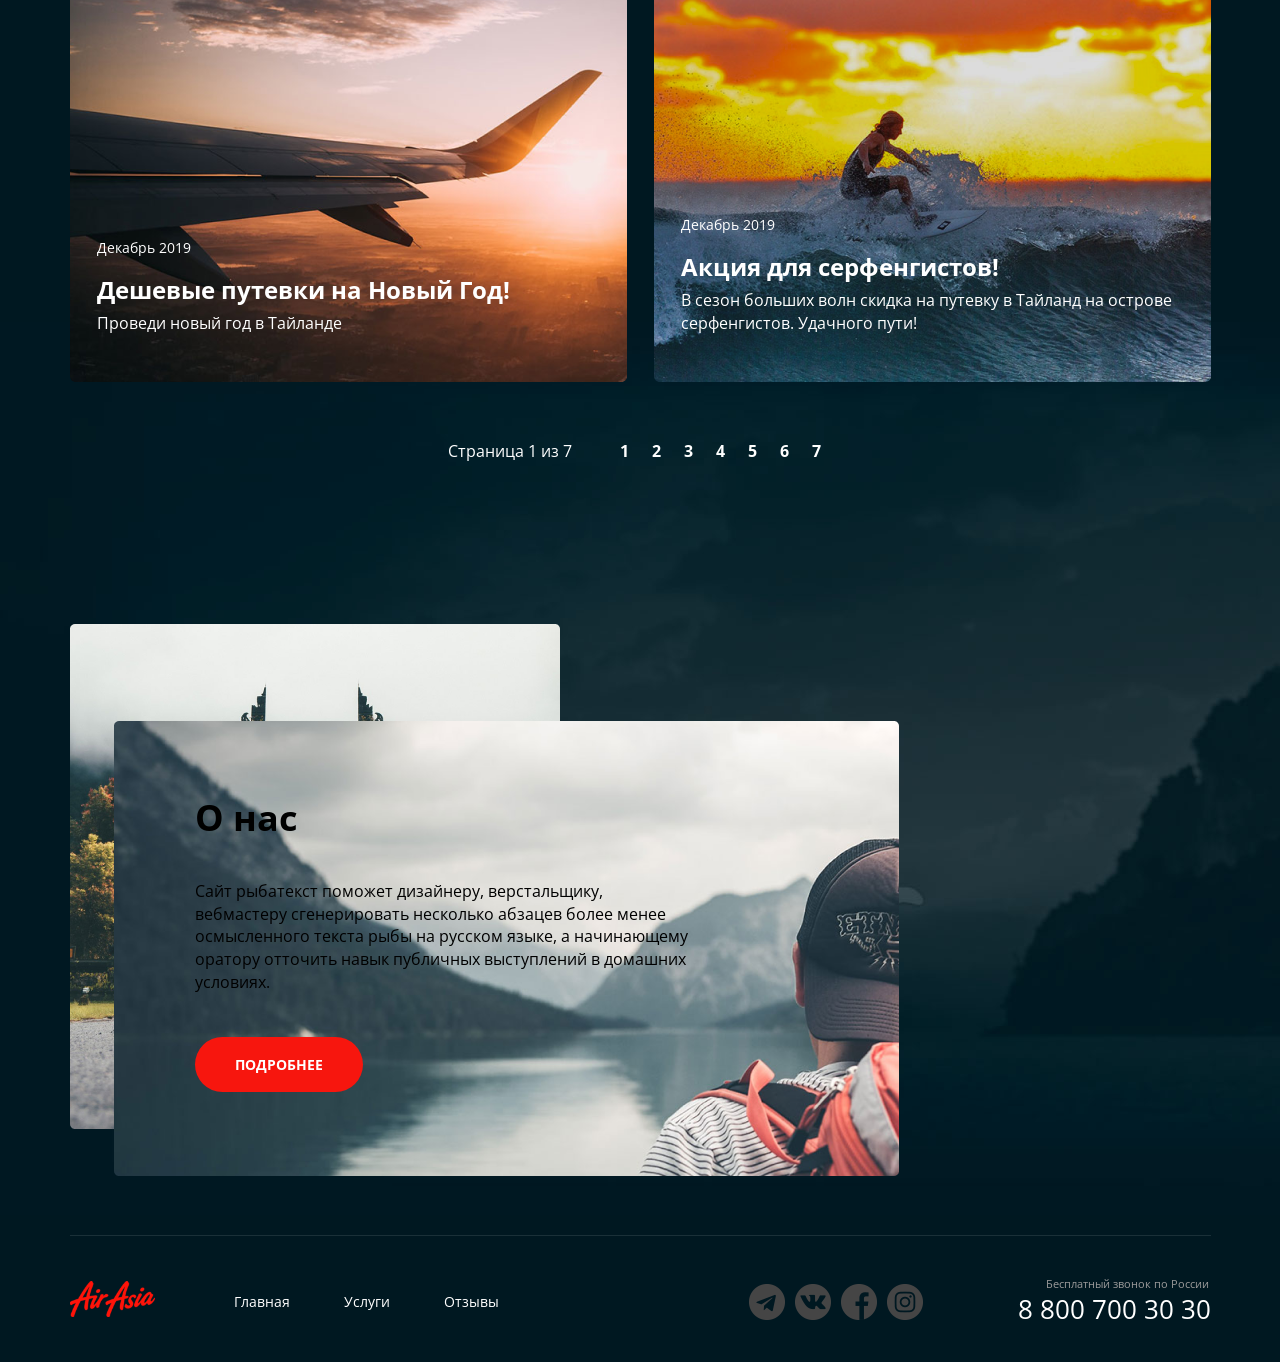
==== commit 41a9f024: "tt" ====
--- a/newproject/index.html
+++ b/newproject/index.html
@@ -4,7 +4,7 @@
 <head>
     <meta charset="UTF-8">
     <meta http-equiv="X-UA-Compatible" content="IE=edge">
-    <meta name="viewport" content="width=device-width, initial-scale=1.0">
+    <meta name="viewport" content="width=1161, initial-scale=1.0">
     <link rel="preconnect" href="https://fonts.gstatic.com">
     <link href="https://fonts.googleapis.com/css2?family=Open+Sans:wght@400;700&display=swap" rel="stylesheet">
     <link rel="stylesheet" href="./css/layout/normalize.css">
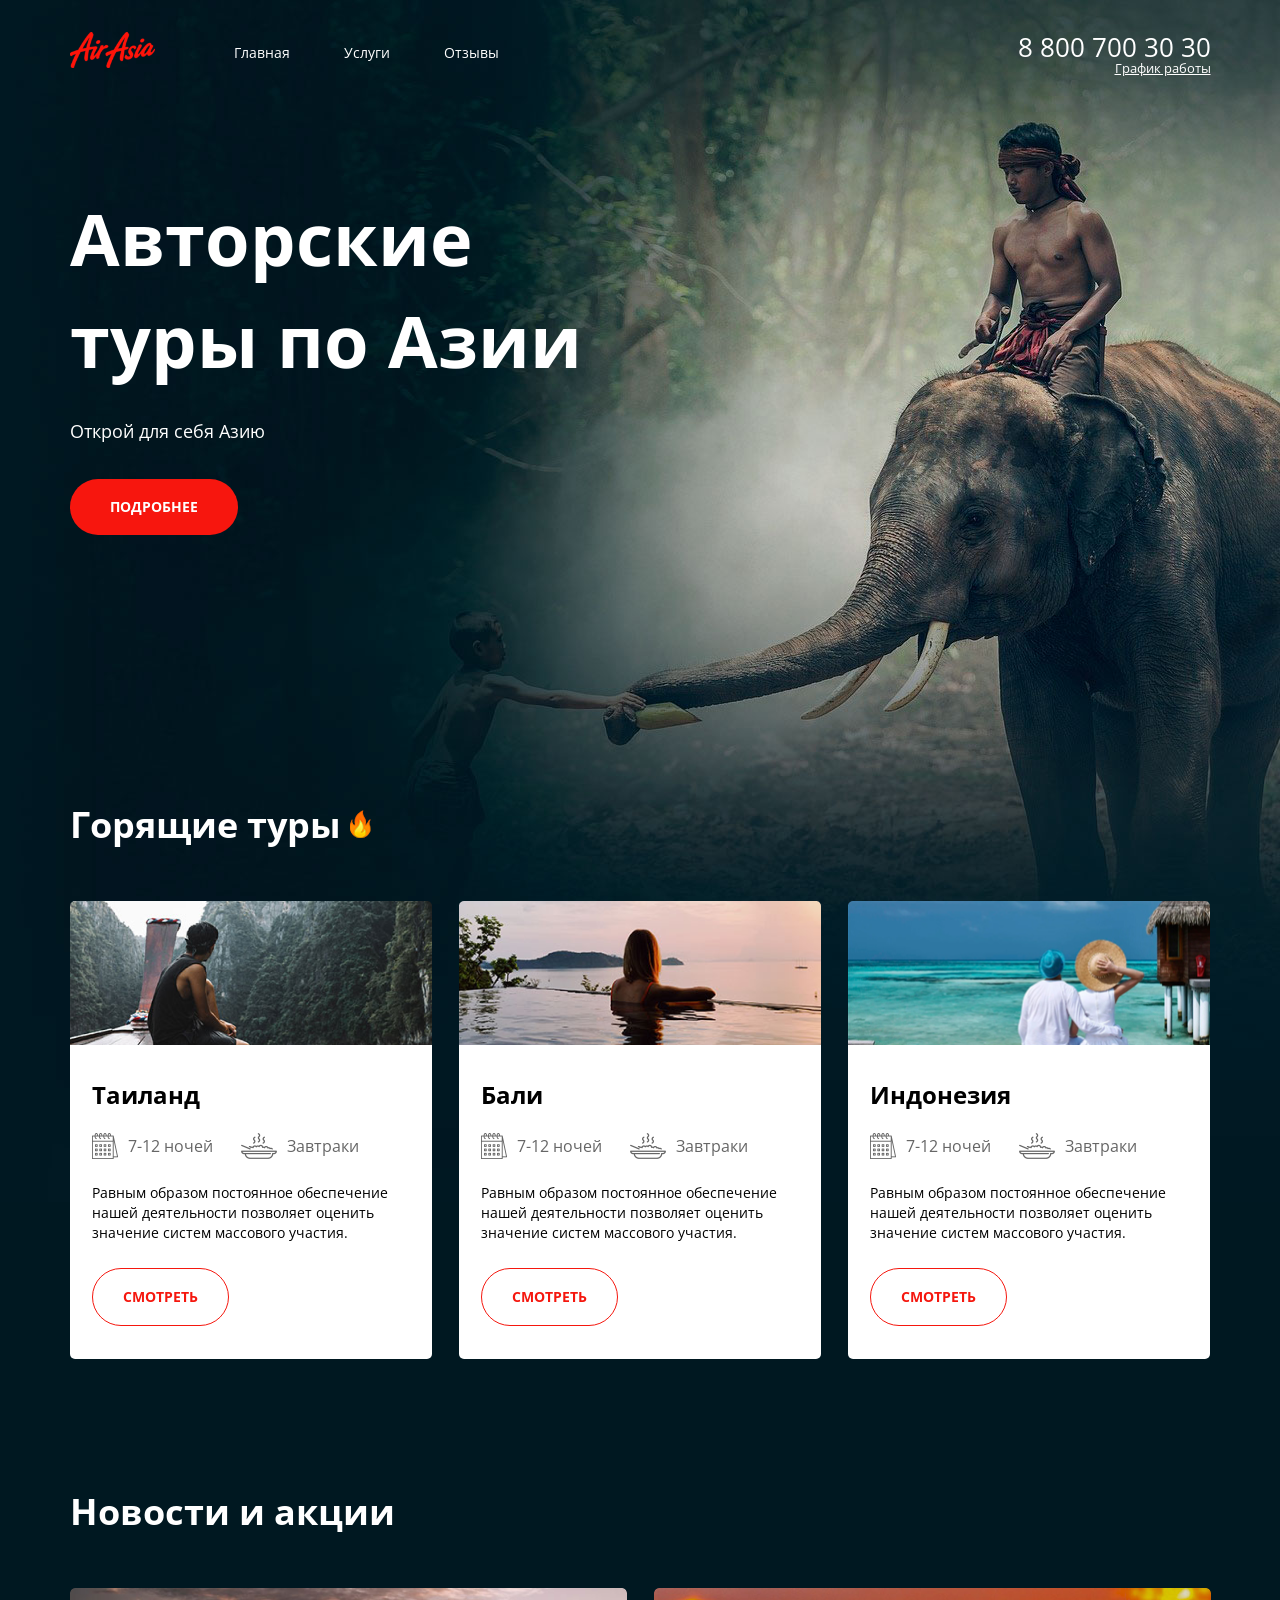
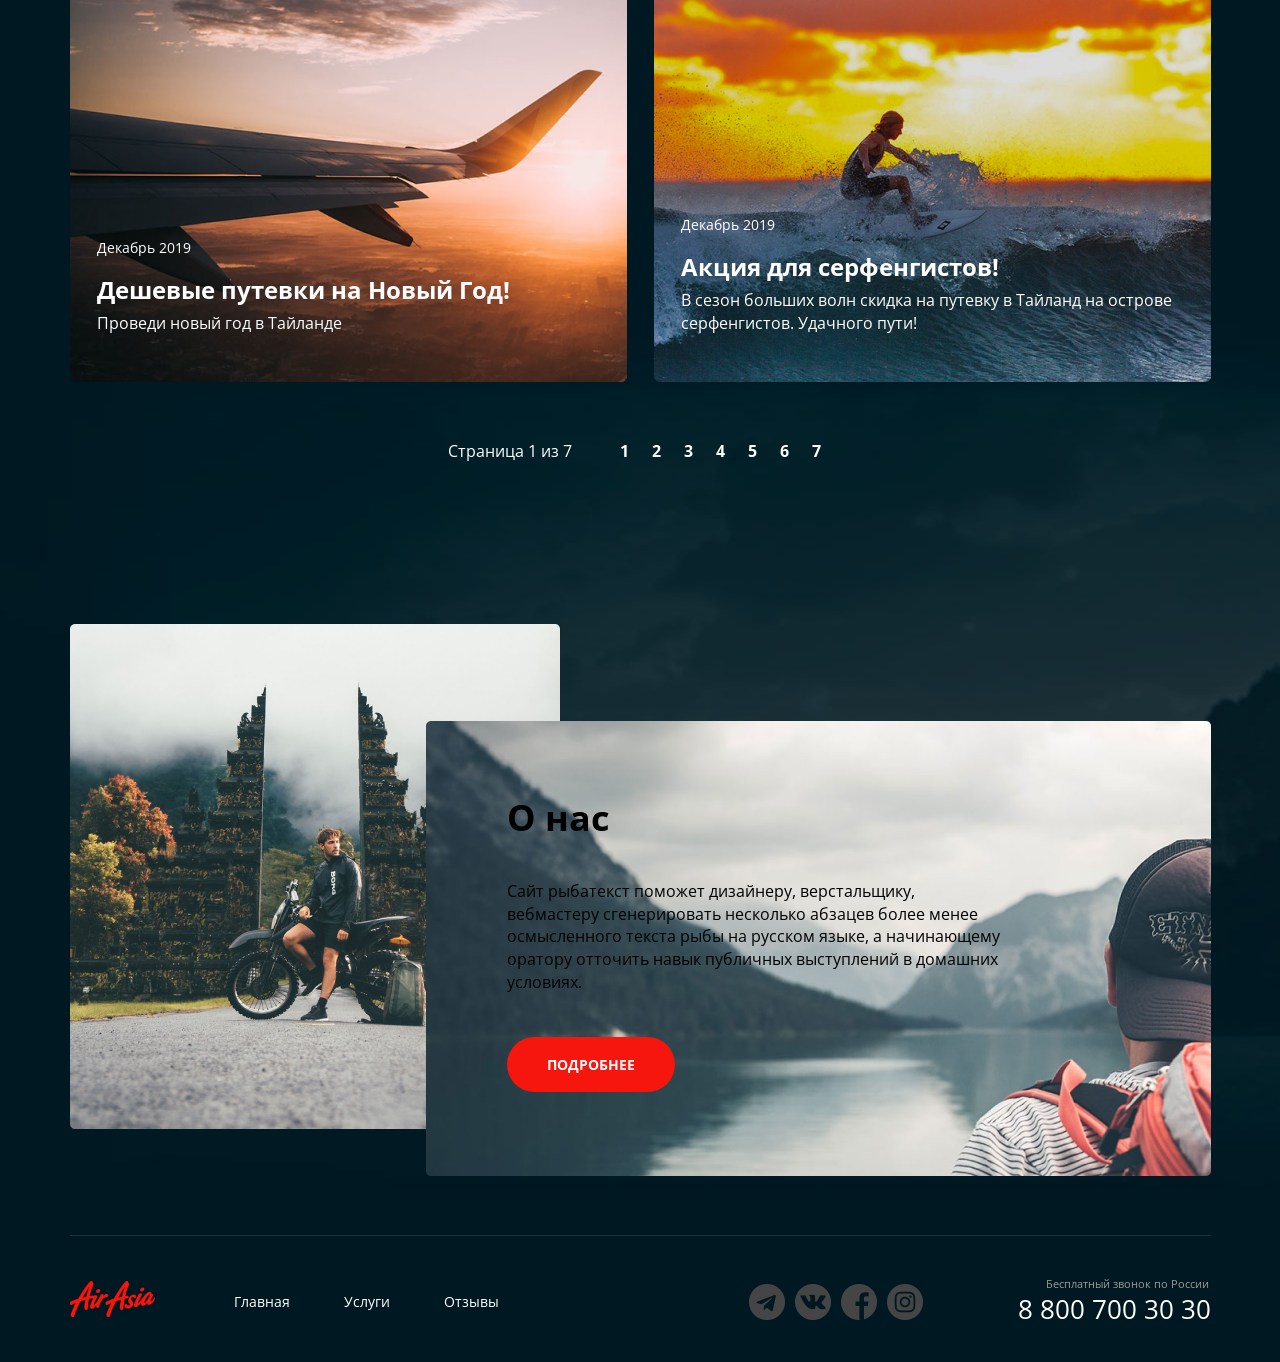
==== commit dcce990d: "ee" ====
--- a/newproject/index.html
+++ b/newproject/index.html
@@ -171,7 +171,7 @@
                 </section>
                 <div class="about">
                     <img src="./img/aboutbackgrount.png" alt="" class="about__background">
-                    <div class="container">
+                    <div class="container about__container">
                         <img src="./img/gates.png" alt="aboutimg" class="about__img">
                         <div class="about__content">
                             <h3 class="title title--color">О нас</h3>
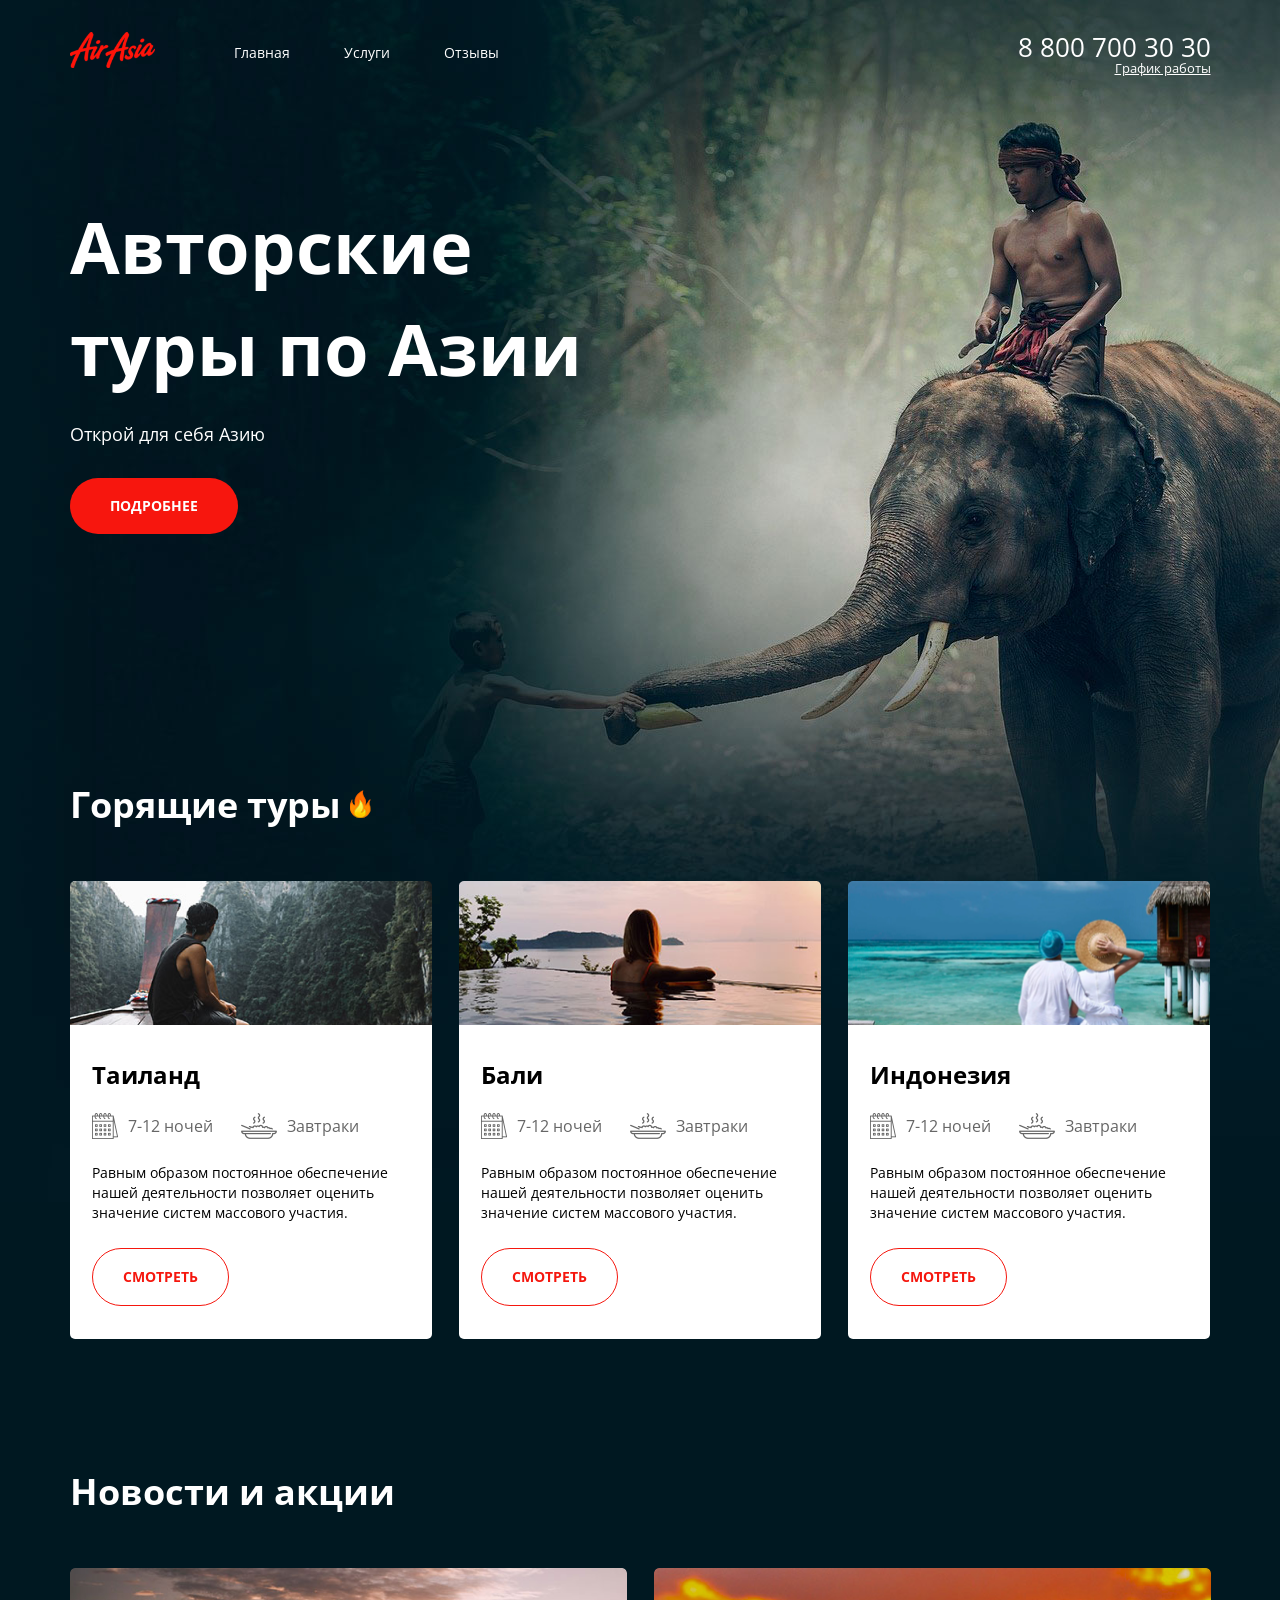
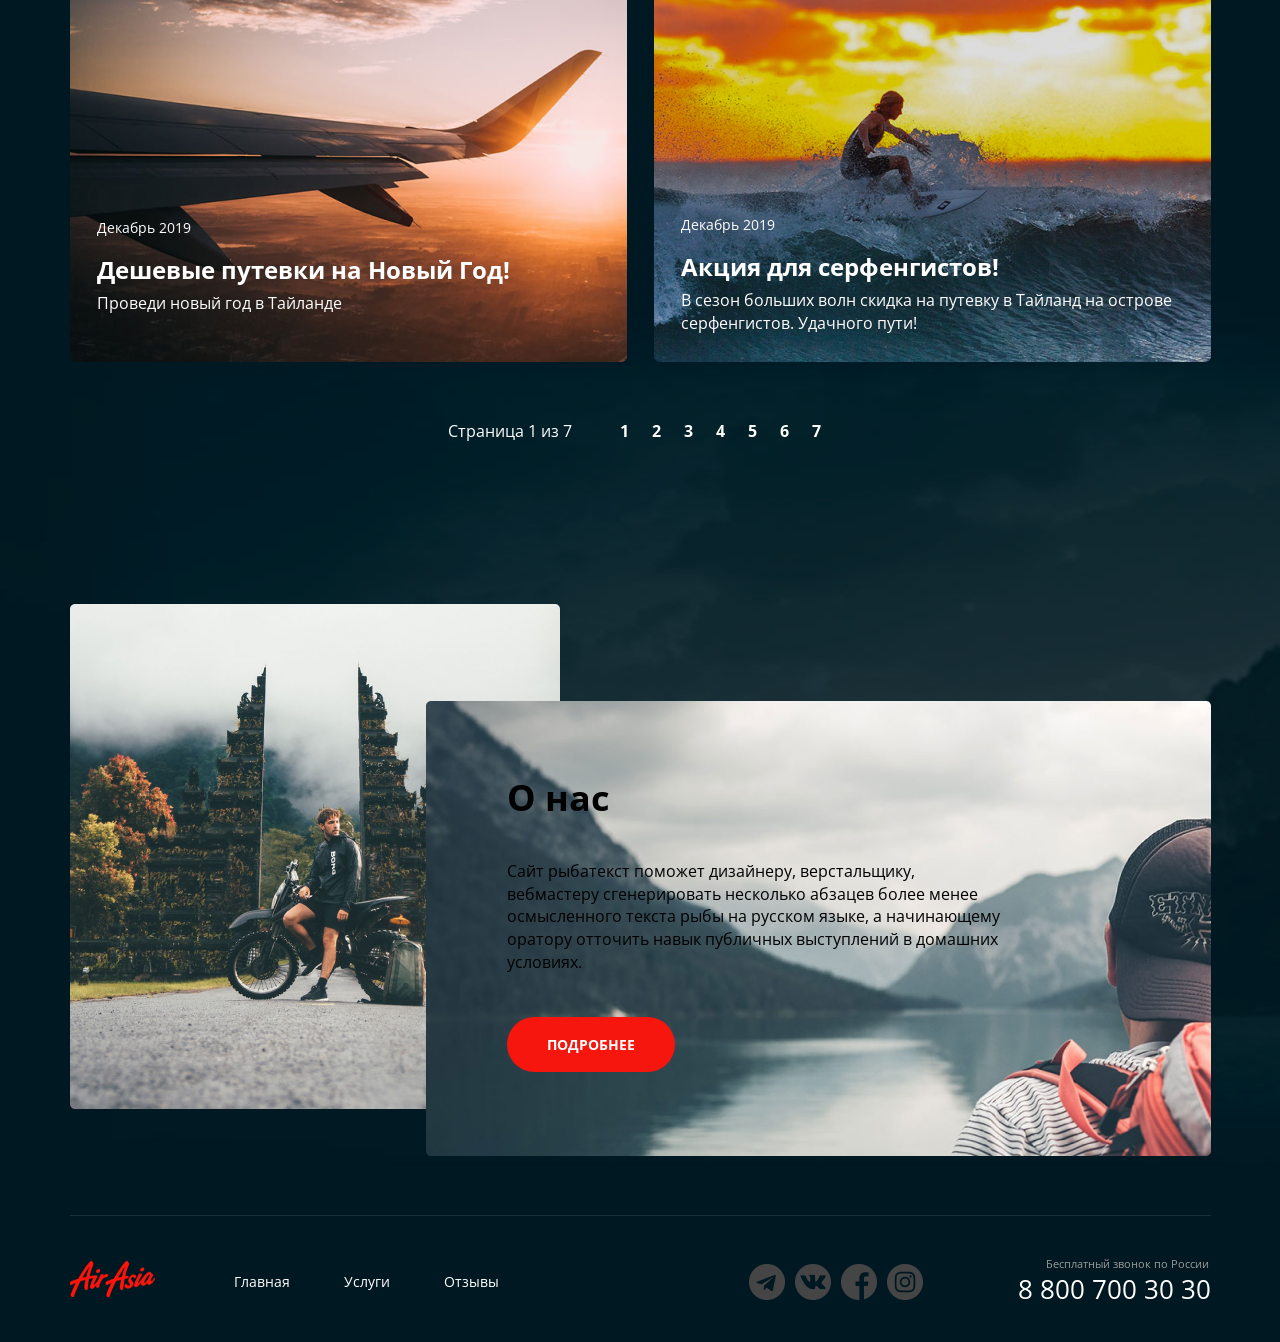
==== commit 68870f1b: "gg" ====
--- a/newproject/index.html
+++ b/newproject/index.html
@@ -142,7 +142,7 @@
                             </li>
                             <li class="news__item">
                                 <img src="./img/Surfer.png" alt="Surfer" class="news__item-img">
-                                <div class="news__content">
+                                <div class="news__content news__content--position">
                                     <div class="news__date">Декабрь 2019</div>
                                     <h3 class="news__title">Акция для серфенгистов!</h3>
                                     <p class="news__subtitle">В сезон больших волн скидка на путевку в Тайланд на
